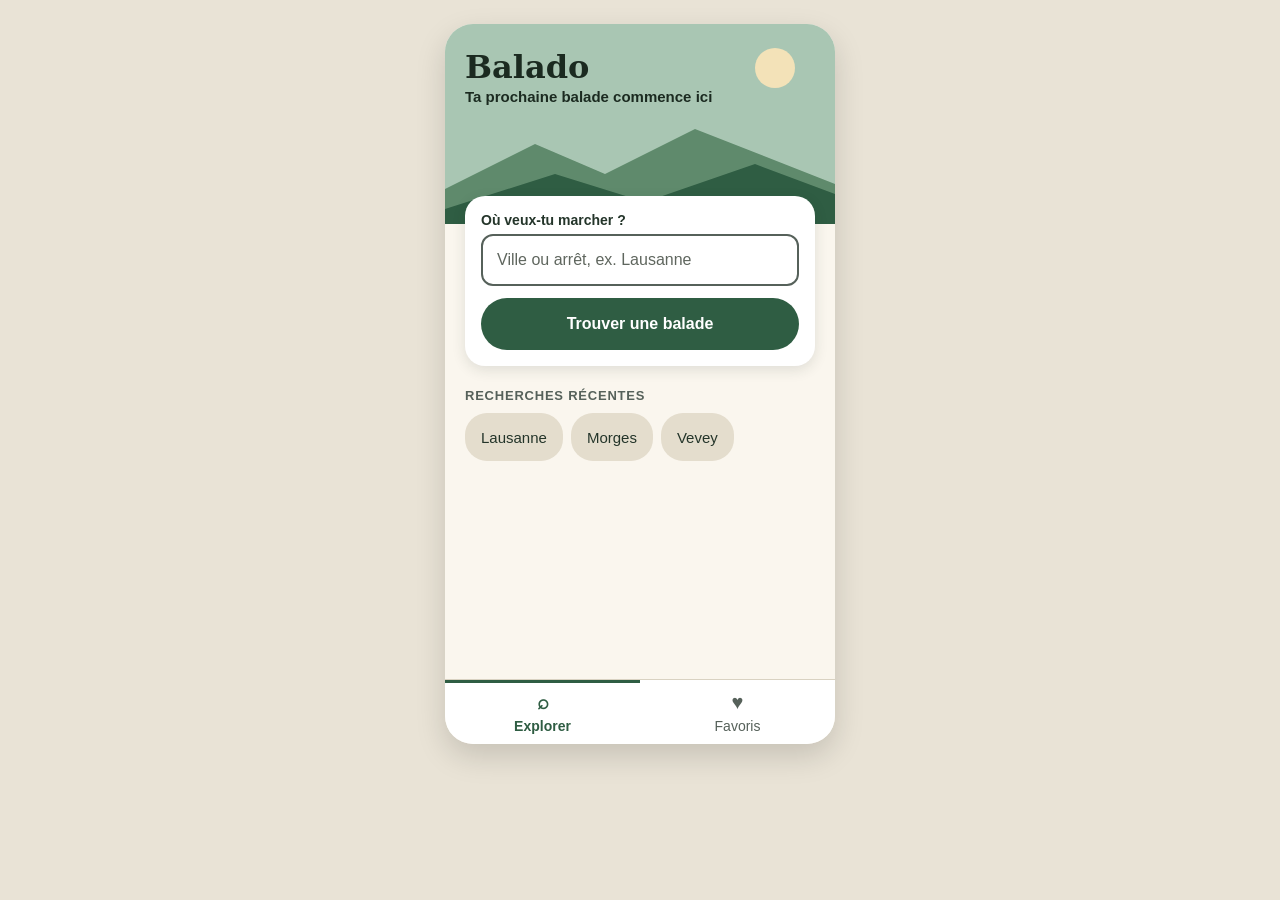
==== Design/maquette/index.html @ 51f642e1 "Ajout de l'audit d'accessibilité et du protocole de tests utilisateurs - Design/tests-utilisateurs.m" ====
<!DOCTYPE html>
<html lang="fr">
<head>
<meta charset="UTF-8">
<meta name="viewport" content="width=device-width, initial-scale=1">
<title>Balado — maquette</title>
<style>
  :root{
    --bg:#faf6ee;        /* fond crème */
    --surface:#ffffff;   /* cartes */
    --text:#24352a;      /* texte principal */
    --muted:#56615a;     /* texte secondaire (corrigé : était #7a837c) */
    --primary:#2f5d43;   /* vert sapin, boutons */
    --on-primary:#ffffff;
    --chip:#e4ddcd;      /* puces inactives */
    --line:#d9d2c2;
    --focus:#b3541e;     /* contour de focus (orange brûlé) */
  }
  *{box-sizing:border-box;margin:0;padding:0}
  html,body{height:100%}
  body{background:#e9e3d6;font-family:Arial,Helvetica,sans-serif;color:var(--text);display:flex;justify-content:center;align-items:flex-start;padding:24px 16px}
  .app{width:100%;max-width:390px;min-height:720px;background:var(--bg);border-radius:28px;box-shadow:0 12px 30px rgba(0,0,0,.15);overflow:hidden;display:flex;flex-direction:column;position:relative}
  main{flex:1;overflow-y:auto}
  .screen{padding:20px}
  .screen[hidden]{display:none}
  h1{font-family:Georgia,"DejaVu Serif",serif;font-size:26px;line-height:1.2;outline:none}
  h2{font-size:13px;letter-spacing:.06em;text-transform:uppercase;color:var(--muted);margin:22px 0 10px}
  p.muted{color:var(--muted);font-size:14px;margin-top:4px}

  /* Focus clavier : bien visible partout */
  :focus-visible{outline:3px solid var(--focus);outline-offset:3px}

  /* Hero */
  .hero{height:200px;margin:-20px -20px 0;position:relative}
  .hero svg{width:100%;height:100%;display:block}
  .hero-title{position:absolute;left:20px;top:24px;color:#1b2a20} /* texte foncé sur le ciel : 8,16:1 (avant : blanc sur image, 1,84:1) */
  .hero-title h1{font-size:32px}
  .hero-title p{font-size:15px;margin-top:2px;font-weight:bold}

  label{display:block;font-weight:bold;font-size:14px;margin:0 0 6px}
  .search-box{background:var(--surface);border-radius:20px;padding:16px;box-shadow:0 4px 14px rgba(36,53,42,.12);margin-top:-28px;position:relative}
  input[type=text]{width:100%;height:52px;border:2px solid var(--muted);border-radius:12px;padding:0 14px;font-size:16px;color:var(--text);background:#fff}
  input::placeholder{color:#5f665e}
  .error{color:#8a1c1c;font-weight:bold;font-size:14px;margin-top:8px;display:flex;gap:6px}
  .error[hidden]{display:none}
  input[aria-invalid=true]{border-color:#8a1c1c;border-width:3px}

  .btn{display:flex;align-items:center;justify-content:center;gap:8px;width:100%;min-height:52px;border-radius:26px;font-size:16px;font-weight:bold;border:0;cursor:pointer;margin-top:12px}
  .btn-primary{background:var(--primary);color:var(--on-primary)}
  .btn-secondary{background:transparent;color:var(--primary);border:2px solid var(--primary)}

  .chips{display:flex;gap:8px;flex-wrap:wrap}
  .chip{min-height:48px;padding:0 16px;border-radius:22px;border:0;background:var(--chip);color:var(--text);font-size:15px;cursor:pointer}
  .chip[aria-pressed=true]{background:var(--primary);color:var(--on-primary);font-weight:bold}

  .back{display:inline-flex;align-items:center;justify-content:center;width:48px;height:48px;border-radius:50%;border:2px solid var(--line);background:var(--surface);font-size:20px;color:var(--text);cursor:pointer;margin-bottom:10px}

  ul.cards{list-style:none;margin-top:14px}
  .card{background:var(--surface);border-radius:18px;margin-bottom:12px;display:flex;align-items:stretch;box-shadow:0 3px 10px rgba(36,53,42,.08);overflow:hidden}
  .card-open{flex:1;display:flex;gap:12px;align-items:center;padding:10px;background:none;border:0;text-align:left;cursor:pointer;color:inherit;font:inherit;border-radius:18px}
  .thumb{width:72px;height:72px;border-radius:12px;flex:none;overflow:hidden}
  .thumb svg{width:100%;height:100%;display:block}
  .card-title{font-family:Georgia,"DejaVu Serif",serif;font-size:17px;font-weight:bold;display:block}
  .card-meta{font-size:13px;color:var(--muted);display:block;margin-top:2px}
  .dep{display:inline-flex;align-items:center;gap:6px;font-size:13px;font-weight:bold;margin-top:6px}
  .badge-tp{background:var(--text);color:#fff;font-size:11px;padding:2px 6px;border-radius:4px;letter-spacing:.04em}
  .level{display:inline-block;font-size:12px;font-weight:bold;border:1.5px solid var(--text);border-radius:4px;padding:0 5px;margin-left:4px}
  .heart{width:48px;height:48px;align-self:center;margin-right:10px;border-radius:50%;border:2px solid var(--line);background:#fff;font-size:20px;color:var(--primary);cursor:pointer;flex:none}
  .heart[aria-pressed=true]{background:var(--primary);color:#fff;border-color:var(--primary)}

  .detail-hero{height:180px;border-radius:18px;overflow:hidden;margin-bottom:14px}
  .detail-hero svg{width:100%;height:100%;display:block}
  .facts{display:grid;grid-template-columns:1fr 1fr;gap:8px;margin:14px 0}
  .facts div{background:var(--surface);border-radius:12px;padding:10px 12px;font-size:13px;color:var(--muted)}
  .facts b{display:block;font-size:17px;color:var(--text)}
  .desc{font-size:15px;line-height:1.55}

  .empty{text-align:center;padding:40px 10px}
  .empty p{margin:8px 0 4px}

  nav.tabbar{display:flex;border-top:1px solid var(--line);background:var(--surface)}
  .tab{flex:1;min-height:64px;border:0;background:none;font-size:14px;color:var(--muted);display:flex;flex-direction:column;align-items:center;justify-content:center;gap:4px;cursor:pointer}
  .tab .ico{font-size:20px}
  .tab[aria-current=page]{color:var(--primary);font-weight:bold;box-shadow:inset 0 3px 0 var(--primary)}

  .toast{position:absolute;left:16px;right:16px;bottom:80px;background:var(--text);color:#fff;border-radius:12px;padding:12px 14px;display:flex;justify-content:space-between;align-items:center;gap:10px;font-size:15px}
  .toast[hidden]{display:none}
  .toast button{background:none;border:0;color:#fff;font-weight:bold;text-decoration:underline;font-size:15px;min-height:48px;min-width:48px;padding:0 8px;cursor:pointer}

  .sr-only{position:absolute;width:1px;height:1px;overflow:hidden;clip:rect(0 0 0 0);white-space:nowrap}
</style>
</head>
<body>
<div class="app">
  <main id="main">

    <!-- 1. RECHERCHE -->
    <section class="screen" id="screen-recherche" aria-labelledby="t-recherche">
      <div class="hero">
        <svg aria-hidden="true" viewBox="0 0 390 200" preserveAspectRatio="none"><rect width="390" height="200" fill="#a9c6b3"/><path d="M0 165 L90 120 L160 150 L250 105 L390 160 L390 200 L0 200Z" fill="#5f8a6c"/><path d="M0 185 L110 150 L200 178 L310 140 L390 170 L390 200 L0 200Z" fill="#2f5d43"/><circle cx="330" cy="44" r="20" fill="#f3e2b8"/></svg>
        <div class="hero-title"><h1 id="t-recherche" tabindex="-1">Balado</h1><p>Ta prochaine balade commence ici</p></div>
      </div>
      <form class="search-box" id="search-form" novalidate>
        <label for="lieu">Où veux-tu marcher ?</label>
        <input type="text" id="lieu" name="lieu" placeholder="Ville ou arrêt, ex. Lausanne" autocomplete="off" aria-describedby="lieu-err">
        <p class="error" id="lieu-err" hidden role="alert">⚠ Écris une ville ou un arrêt pour lancer la recherche.</p>
        <button type="submit" class="btn btn-primary">Trouver une balade</button>
      </form>
      <h2 id="t-recent">Recherches récentes</h2>
      <div class="chips" role="group" aria-labelledby="t-recent">
        <button type="button" class="chip" data-recent="Lausanne">Lausanne</button>
        <button type="button" class="chip" data-recent="Morges">Morges</button>
        <button type="button" class="chip" data-recent="Vevey">Vevey</button>
      </div>
    </section>

    <!-- 2. RÉSULTATS -->
    <section class="screen" id="screen-resultats" aria-labelledby="t-resultats" hidden>
      <button type="button" class="back" data-go="recherche" aria-label="Retour à la recherche">←</button>
      <h1 id="t-resultats" tabindex="-1">Près de <span id="res-lieu">Lausanne</span></h1>
      <p class="muted" id="res-count" aria-live="polite"></p>
      <h2 id="t-filtre">Difficulté</h2>
      <div class="chips" role="group" aria-labelledby="t-filtre" id="filtres">
        <button type="button" class="chip" data-level="all" aria-pressed="true">Toutes</button>
        <button type="button" class="chip" data-level="Facile" aria-pressed="false">Facile</button>
        <button type="button" class="chip" data-level="Moyen" aria-pressed="false">Moyen</button>
        <button type="button" class="chip" data-level="Difficile" aria-pressed="false">Difficile</button>
      </div>
      <ul class="cards" id="res-list"></ul>
    </section>

    <!-- 3. FICHE RANDO -->
    <section class="screen" id="screen-fiche" aria-labelledby="t-fiche" hidden>
      <button type="button" class="back" id="fiche-back" aria-label="Retour">←</button>
      <div class="detail-hero" aria-hidden="true" id="fiche-img"></div>
      <h1 id="t-fiche" tabindex="-1"></h1>
      <p class="dep" id="fiche-dep"></p>
      <div class="facts" id="fiche-facts"></div>
      <p class="desc" id="fiche-desc"></p>
      <button type="button" class="btn btn-primary" id="fiche-fav" aria-pressed="false">♡ Ajouter aux favoris</button>
    </section>

    <!-- 4. FAVORIS -->
    <section class="screen" id="screen-favoris" aria-labelledby="t-favoris" hidden>
      <h1 id="t-favoris" tabindex="-1">Mes favoris</h1>
      <p class="muted" id="fav-count"></p>
      <ul class="cards" id="fav-list"></ul>
      <div class="empty" id="fav-empty" hidden>
        <p><b>Pas encore de favoris</b></p>
        <p class="muted">Touche ♡ sur une balade pour la retrouver ici.</p>
        <button type="button" class="btn btn-primary" data-go="recherche">Chercher une balade</button>
      </div>
    </section>
  </main>

  <div class="toast" id="toast" role="status" aria-live="polite" hidden>
    <span id="toast-msg"></span><button type="button" id="toast-action"></button>
  </div>

  <nav class="tabbar" aria-label="Navigation principale">
    <button type="button" class="tab" data-tab="recherche" aria-current="page"><span class="ico" aria-hidden="true">⌕</span>Explorer</button>
    <button type="button" class="tab" data-tab="favoris"><span class="ico" aria-hidden="true">♥</span>Favoris</button>
  </nav>
</div>

<script>
const RANDOS = [
  {id:1, nom:"Bois de Sauvabelin", lieu:"Lausanne", duree:"1 h 30", km:"5 km", deniv:"+120 m", niveau:"Facile", tp:"BUS", dep:"Sallaz", acces:"6 min à pied", desc:"Une boucle en forêt autour du lac de Sauvabelin, avec la tour en bois et sa vue sur le Léman.", c:["#bcd3c1","#4f7a5d"]},
  {id:2, nom:"Rives de la Venoge", lieu:"Lausanne", duree:"2 h", km:"7 km", deniv:"+60 m", niveau:"Facile", tp:"TRAIN", dep:"Denges", acces:"9 min", desc:"Une balade plate le long de la rivière jusqu'au lac. Idéale pour une première sortie.", c:["#c9dccf","#5f8a6c"]},
  {id:3, nom:"Lavaux, terrasses", lieu:"Lausanne", duree:"2 h 45", km:"9 km", deniv:"+350 m", niveau:"Moyen", tp:"TRAIN", dep:"Cully", acces:"12 min", desc:"Entre vignes et lac, une vue imprenable sur les Alpes. Retour en train depuis Chexbres.", c:["#d9cfa9","#8b9a5b"]},
  {id:4, nom:"Gorges du Chauderon", lieu:"Lausanne", duree:"3 h 30", km:"11 km", deniv:"+640 m", niveau:"Difficile", tp:"TRAIN", dep:"Montreux", acces:"22 min", desc:"Montée raide dans les gorges, cascades et passerelles. Bonnes chaussures conseillées.", c:["#b9c4cf","#3a4658"]},
  {id:5, nom:"Bord du lac de Morges", lieu:"Morges", duree:"1 h 15", km:"4 km", deniv:"+20 m", niveau:"Facile", tp:"TRAIN", dep:"Morges", acces:"0 min", desc:"Promenade au bord de l'eau, du château au parc de l'Indépendance.", c:["#c9dccf","#5f8a6c"]},
  {id:6, nom:"Mont Pèlerin", lieu:"Vevey", duree:"2 h 30", km:"7 km", deniv:"+480 m", niveau:"Moyen", tp:"FUNI", dep:"Vevey-Corseaux", acces:"5 min", desc:"Montée par la forêt jusqu'au belvédère, descente en funiculaire possible.", c:["#d9cfa9","#6f8a4b"]},
];
const favs = new Set();
let lieu = "Lausanne", niveau = "all", ficheId = null, ficheFrom = "resultats";

const $ = s => document.querySelector(s);
const svg = c => `<svg viewBox="0 0 100 100" preserveAspectRatio="none"><rect width="100" height="100" fill="${c[0]}"/><path d="M0 70 L25 40 L45 62 L70 30 L100 60 L100 100 L0 100Z" fill="${c[1]}"/></svg>`;

function show(name){
  document.querySelectorAll('.screen').forEach(s => s.hidden = s.id !== 'screen-'+name);
  document.querySelectorAll('.tab').forEach(t => {
    const on = (t.dataset.tab === name) || (t.dataset.tab === 'recherche' && name !== 'favoris');
    on ? t.setAttribute('aria-current','page') : t.removeAttribute('aria-current');
  });
  $('#main').scrollTop = 0;
  // Le focus va sur le titre du nouvel écran (utile au clavier et au lecteur d'écran)
  const h = document.querySelector('#screen-'+name+' h1'); if (h) h.focus();
}

function card(r){
  const on = favs.has(r.id);
  return `<li class="card">
    <button type="button" class="card-open" data-open="${r.id}">
      <span class="thumb" aria-hidden="true">${svg(r.c)}</span>
      <span>
        <span class="card-title">${r.nom}</span>
        <span class="card-meta">${r.duree} · ${r.km} <span class="level">${r.niveau}</span></span>
        <span class="dep"><span class="badge-tp">${r.tp}</span>${r.dep} · ${r.acces}</span>
      </span>
    </button>
    <button type="button" class="heart" data-fav="${r.id}" aria-pressed="${on}" aria-label="${on?'Retirer':'Ajouter'} ${r.nom} ${on?'des':'aux'} favoris">${on?'♥':'♡'}</button>
  </li>`;
}

function renderResults(){
  const list = RANDOS.filter(r => r.lieu.toLowerCase() === lieu.toLowerCase() && (niveau==='all' || r.niveau===niveau));
  $('#res-lieu').textContent = lieu;
  $('#res-count').textContent = list.length ? `${list.length} balade${list.length>1?'s':''} trouvée${list.length>1?'s':''}` : '';
  $('#res-list').innerHTML = list.length ? list.map(card).join('') :
    `<li class="empty"><p><b>Aucune balade trouvée</b></p><p class="muted">Essaie une ville proche, ou enlève le filtre.</p><button type="button" class="btn btn-secondary" data-go="recherche">Changer de lieu</button></li>`;
  document.querySelectorAll('#filtres .chip').forEach(c => c.setAttribute('aria-pressed', c.dataset.level===niveau));
}

function renderFavs(){
  const list = RANDOS.filter(r => favs.has(r.id));
  $('#fav-count').textContent = list.length ? `${list.length} balade${list.length>1?'s':''} enregistrée${list.length>1?'s':''}` : '';
  $('#fav-list').innerHTML = list.map(card).join('');
  $('#fav-empty').hidden = list.length > 0;
}

function renderFiche(){
  const r = RANDOS.find(x => x.id === ficheId);
  $('#t-fiche').textContent = r.nom;
  $('#fiche-img').innerHTML = svg(r.c);
  $('#fiche-dep').innerHTML = `<span class="badge-tp">${r.tp}</span> Départ : ${r.dep} · ${r.acces}`;
  $('#fiche-facts').innerHTML = `<div>Durée<b>${r.duree}</b></div><div>Distance<b>${r.km}</b></div><div>Dénivelé<b>${r.deniv}</b></div><div>Niveau<b>${r.niveau}</b></div>`;
  $('#fiche-desc').textContent = r.desc;
  const on = favs.has(r.id), b = $('#fiche-fav');
  b.setAttribute('aria-pressed', on);
  b.className = 'btn ' + (on ? 'btn-secondary' : 'btn-primary');
  b.textContent = on ? '♥ Dans tes favoris' : '♡ Ajouter aux favoris';
}

let toastTimer;
function toast(msg, actionLabel, action){
  $('#toast-msg').textContent = msg;
  const a = $('#toast-action'); a.textContent = actionLabel; a.onclick = () => { $('#toast').hidden = true; action(); };
  $('#toast').hidden = false;
  // Reste 10 s, et ne disparaît pas tant que le focus clavier est dessus
  clearTimeout(toastTimer);
  const hide = () => { if ($('#toast').contains(document.activeElement)) { toastTimer = setTimeout(hide, 2000); } else { $('#toast').hidden = true; } };
  toastTimer = setTimeout(hide, 10000);
}

function toggleFav(id){
  const r = RANDOS.find(x => x.id === id);
  if (favs.has(id)) { favs.delete(id); toast(`Retirée des favoris`, 'Annuler', () => { favs.add(id); refresh(); const h=document.querySelector(`[data-fav="${id}"]`); if (h) h.focus(); }); }
  else { favs.add(id); toast(`✓ Ajoutée à tes favoris`, 'Voir', () => { renderFavs(); show('favoris'); }); }
  refresh();
}
function refresh(){
  if (!$('#screen-resultats').hidden) renderResults();
  if (!$('#screen-favoris').hidden) renderFavs();
  if (!$('#screen-fiche').hidden) renderFiche();
}

// Recherche
$('#search-form').addEventListener('submit', e => {
  e.preventDefault();
  const v = $('#lieu').value.trim();
  if (!v) { $('#lieu').setAttribute('aria-invalid','true'); $('#lieu-err').hidden = false; $('#lieu').focus(); return; }
  $('#lieu').removeAttribute('aria-invalid'); $('#lieu-err').hidden = true;
  lieu = v.charAt(0).toUpperCase()+v.slice(1); niveau = 'all'; renderResults(); show('resultats');
});

document.addEventListener('click', e => {
  const t = e.target.closest('button'); if (!t) return;
  if (t.dataset.recent){ $('#lieu').value = t.dataset.recent; lieu = t.dataset.recent; niveau='all'; renderResults(); show('resultats'); }
  else if (t.dataset.level){ niveau = t.dataset.level; renderResults(); }
  else if (t.dataset.open){ ficheId = +t.dataset.open; ficheFrom = $('#screen-favoris').hidden ? 'resultats' : 'favoris'; renderFiche(); show('fiche'); }
  else if (t.dataset.fav){ const id=+t.dataset.fav; toggleFav(id); const again=document.querySelector(`[data-fav="${id}"]`); (again || $('#toast-action')).focus(); }
  else if (t.id === 'fiche-fav'){ toggleFav(ficheId); $('#fiche-fav').focus(); }
  else if (t.id === 'fiche-back'){ ficheFrom==='favoris' ? (renderFavs(), show('favoris')) : (renderResults(), show('resultats')); }
  else if (t.dataset.go){ show(t.dataset.go); }
  else if (t.dataset.tab){ if (t.dataset.tab==='favoris') renderFavs(); show(t.dataset.tab); }
});
</script>
</body>
</html>
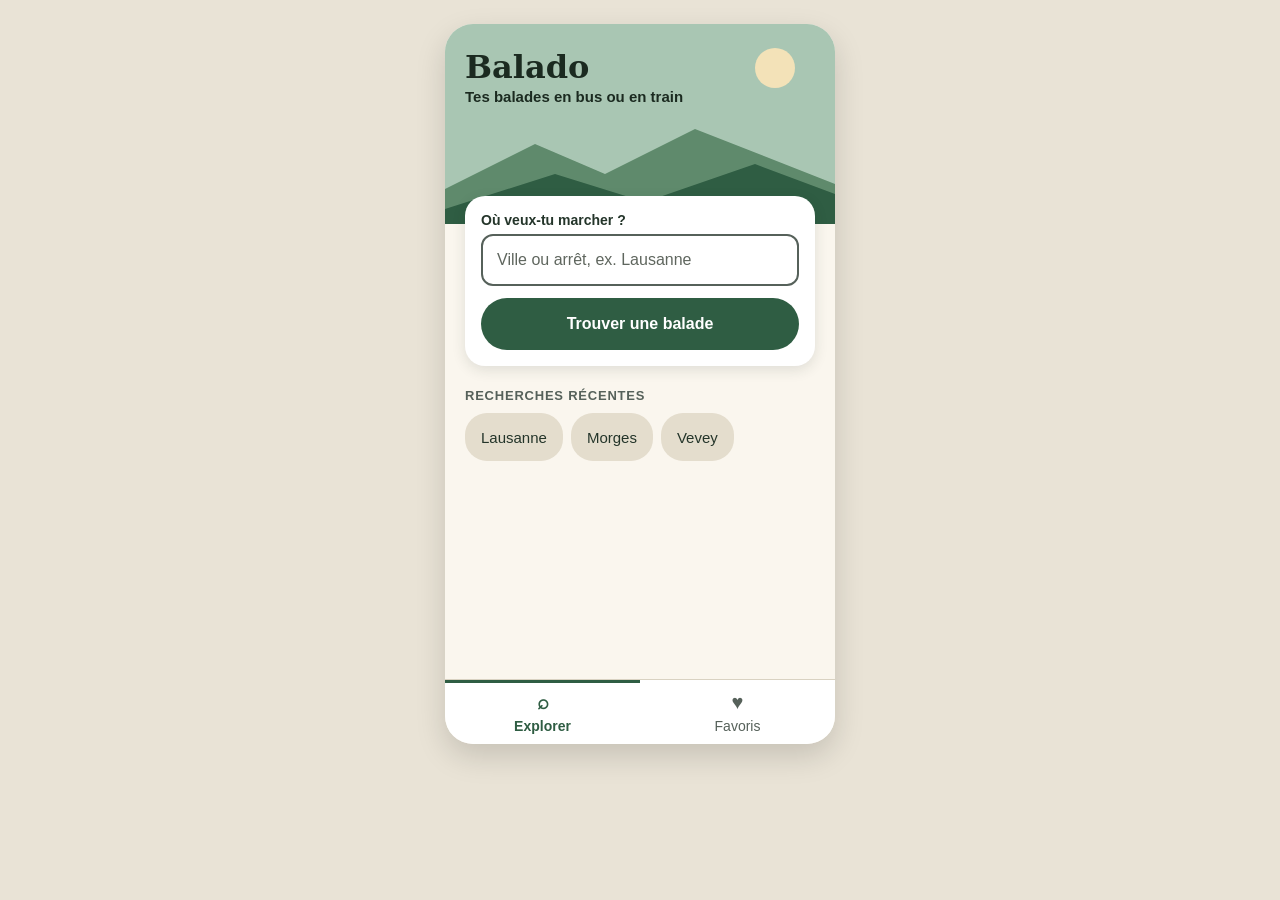
==== commit ec3359a4: "Test utilisateur (simulé) et 2 correctifs appliqués à la maquette - Infos de départ explicites (« 12" ====
--- a/Design/maquette/index.html
+++ b/Design/maquette/index.html
@@ -98,7 +98,7 @@
     <section class="screen" id="screen-recherche" aria-labelledby="t-recherche">
       <div class="hero">
         <svg aria-hidden="true" viewBox="0 0 390 200" preserveAspectRatio="none"><rect width="390" height="200" fill="#a9c6b3"/><path d="M0 165 L90 120 L160 150 L250 105 L390 160 L390 200 L0 200Z" fill="#5f8a6c"/><path d="M0 185 L110 150 L200 178 L310 140 L390 170 L390 200 L0 200Z" fill="#2f5d43"/><circle cx="330" cy="44" r="20" fill="#f3e2b8"/></svg>
-        <div class="hero-title"><h1 id="t-recherche" tabindex="-1">Balado</h1><p>Ta prochaine balade commence ici</p></div>
+        <div class="hero-title"><h1 id="t-recherche" tabindex="-1">Balado</h1><p>Tes balades en bus ou en train</p></div>
       </div>
       <form class="search-box" id="search-form" novalidate>
         <label for="lieu">Où veux-tu marcher ?</label>
@@ -165,12 +165,12 @@
 
 <script>
 const RANDOS = [
-  {id:1, nom:"Bois de Sauvabelin", lieu:"Lausanne", duree:"1 h 30", km:"5 km", deniv:"+120 m", niveau:"Facile", tp:"BUS", dep:"Sallaz", acces:"6 min à pied", desc:"Une boucle en forêt autour du lac de Sauvabelin, avec la tour en bois et sa vue sur le Léman.", c:["#bcd3c1","#4f7a5d"]},
-  {id:2, nom:"Rives de la Venoge", lieu:"Lausanne", duree:"2 h", km:"7 km", deniv:"+60 m", niveau:"Facile", tp:"TRAIN", dep:"Denges", acces:"9 min", desc:"Une balade plate le long de la rivière jusqu'au lac. Idéale pour une première sortie.", c:["#c9dccf","#5f8a6c"]},
-  {id:3, nom:"Lavaux, terrasses", lieu:"Lausanne", duree:"2 h 45", km:"9 km", deniv:"+350 m", niveau:"Moyen", tp:"TRAIN", dep:"Cully", acces:"12 min", desc:"Entre vignes et lac, une vue imprenable sur les Alpes. Retour en train depuis Chexbres.", c:["#d9cfa9","#8b9a5b"]},
-  {id:4, nom:"Gorges du Chauderon", lieu:"Lausanne", duree:"3 h 30", km:"11 km", deniv:"+640 m", niveau:"Difficile", tp:"TRAIN", dep:"Montreux", acces:"22 min", desc:"Montée raide dans les gorges, cascades et passerelles. Bonnes chaussures conseillées.", c:["#b9c4cf","#3a4658"]},
-  {id:5, nom:"Bord du lac de Morges", lieu:"Morges", duree:"1 h 15", km:"4 km", deniv:"+20 m", niveau:"Facile", tp:"TRAIN", dep:"Morges", acces:"0 min", desc:"Promenade au bord de l'eau, du château au parc de l'Indépendance.", c:["#c9dccf","#5f8a6c"]},
-  {id:6, nom:"Mont Pèlerin", lieu:"Vevey", duree:"2 h 30", km:"7 km", deniv:"+480 m", niveau:"Moyen", tp:"FUNI", dep:"Vevey-Corseaux", acces:"5 min", desc:"Montée par la forêt jusqu'au belvédère, descente en funiculaire possible.", c:["#d9cfa9","#6f8a4b"]},
+  {id:1, nom:"Bois de Sauvabelin", lieu:"Lausanne", duree:"1 h 30", km:"5 km", deniv:"+120 m", niveau:"Facile", tp:"BUS", dep:"Arrêt Sallaz", acces:"puis 6 min à pied", desc:"Une boucle en forêt autour du lac de Sauvabelin, avec la tour en bois et sa vue sur le Léman.", c:["#bcd3c1","#4f7a5d"]},
+  {id:2, nom:"Rives de la Venoge", lieu:"Lausanne", duree:"2 h", km:"7 km", deniv:"+60 m", niveau:"Facile", tp:"TRAIN", dep:"Gare de Denges", acces:"9 min de train", desc:"Une balade plate le long de la rivière jusqu'au lac. Idéale pour une première sortie.", c:["#c9dccf","#5f8a6c"]},
+  {id:3, nom:"Lavaux, terrasses", lieu:"Lausanne", duree:"2 h 45", km:"9 km", deniv:"+350 m", niveau:"Moyen", tp:"TRAIN", dep:"Gare de Cully", acces:"12 min de train", desc:"Entre vignes et lac, une vue imprenable sur les Alpes. Retour en train depuis Chexbres.", c:["#d9cfa9","#8b9a5b"]},
+  {id:4, nom:"Gorges du Chauderon", lieu:"Lausanne", duree:"3 h 30", km:"11 km", deniv:"+640 m", niveau:"Difficile", tp:"TRAIN", dep:"Gare de Montreux", acces:"22 min de train", desc:"Montée raide dans les gorges, cascades et passerelles. Bonnes chaussures conseillées.", c:["#b9c4cf","#3a4658"]},
+  {id:5, nom:"Bord du lac de Morges", lieu:"Morges", duree:"1 h 15", km:"4 km", deniv:"+20 m", niveau:"Facile", tp:"TRAIN", dep:"Gare de Morges", acces:"départ devant la gare", desc:"Promenade au bord de l'eau, du château au parc de l'Indépendance.", c:["#c9dccf","#5f8a6c"]},
+  {id:6, nom:"Mont Pèlerin", lieu:"Vevey", duree:"2 h 30", km:"7 km", deniv:"+480 m", niveau:"Moyen", tp:"TRAIN", dep:"Gare de Vevey", acces:"puis 5 min à pied", desc:"Montée par la forêt jusqu'au belvédère, descente en funiculaire possible.", c:["#d9cfa9","#6f8a4b"]},
 ];
 const favs = new Set();
 let lieu = "Lausanne", niveau = "all", ficheId = null, ficheFrom = "resultats";
@@ -224,7 +224,7 @@
   const r = RANDOS.find(x => x.id === ficheId);
   $('#t-fiche').textContent = r.nom;
   $('#fiche-img').innerHTML = svg(r.c);
-  $('#fiche-dep').innerHTML = `<span class="badge-tp">${r.tp}</span> Départ : ${r.dep} · ${r.acces}`;
+  $('#fiche-dep').innerHTML = `<span class="badge-tp">${r.tp}</span> Départ : ${r.dep} · ${r.acces}<span class="sr-only"> (trajet depuis le lieu recherché)</span>`;
   $('#fiche-facts').innerHTML = `<div>Durée<b>${r.duree}</b></div><div>Distance<b>${r.km}</b></div><div>Dénivelé<b>${r.deniv}</b></div><div>Niveau<b>${r.niveau}</b></div>`;
   $('#fiche-desc').textContent = r.desc;
   const on = favs.has(r.id), b = $('#fiche-fav');
